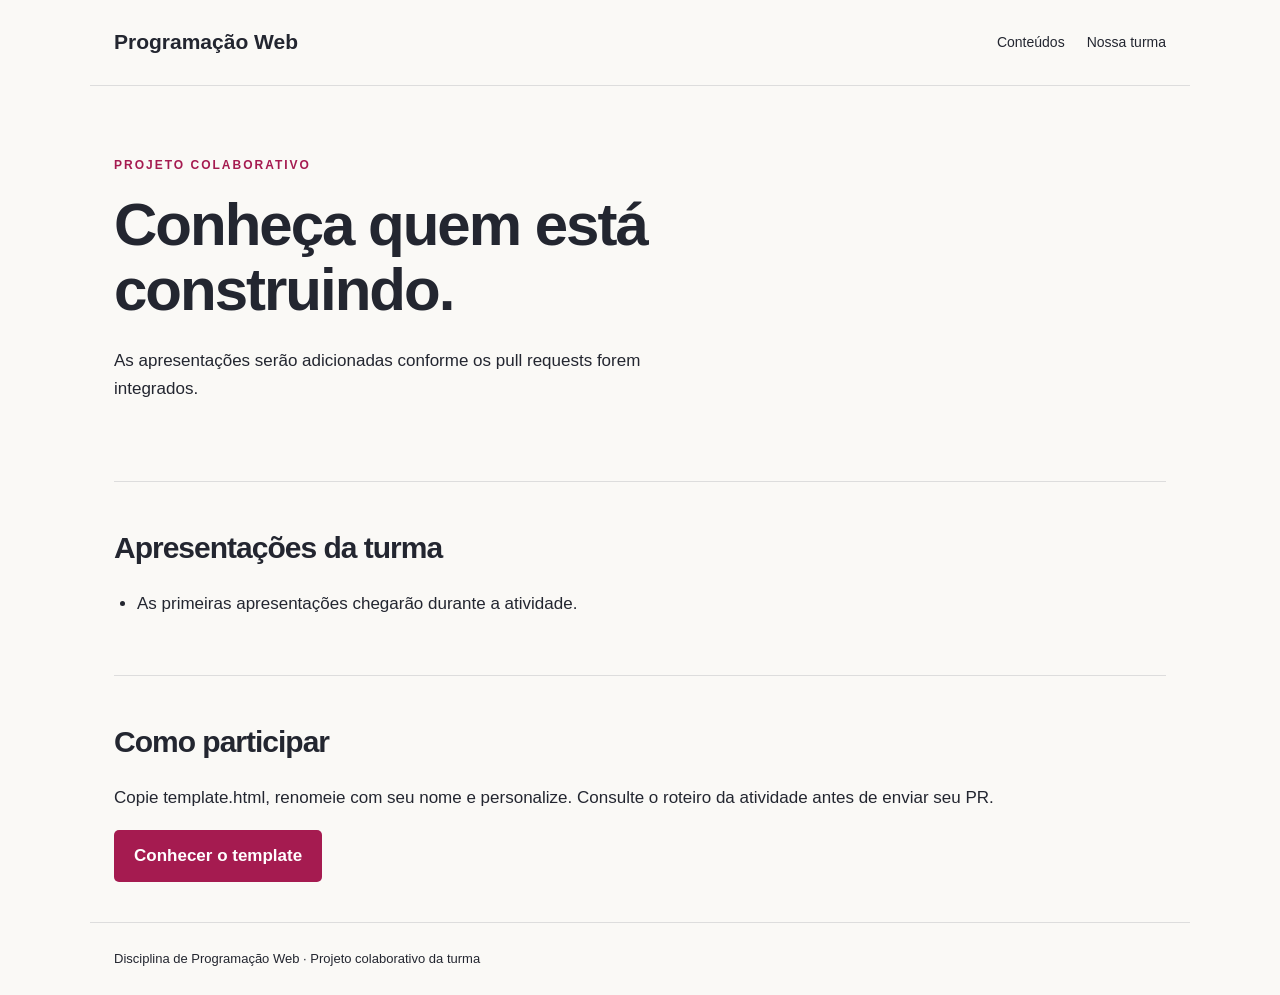
==== alunos/index.html @ 4bf777e4 "arquivos faltantes" ====
<!doctype html>
<html lang="pt-BR"><head><meta charset="UTF-8"><meta name="viewport" content="width=device-width, initial-scale=1"><meta name="description" content="Nossa turma — Programação Web"><title>Nossa turma | Programação Web</title><link rel="stylesheet" href="../style.css"></head><body>
<header><a class="brand" href="../index.html">Programação Web</a><nav aria-label="Navegação principal"><a href="../index.html#conteudos">Conteúdos</a><a href="../alunos/index.html">Nossa turma</a></nav></header>
<main>
<section class="hero"><div><p class="eyebrow">Projeto colaborativo</p><h1>Conheça quem está construindo.</h1><p>As apresentações serão adicionadas conforme os pull requests forem integrados.</p></div></section>
<section id="apresentacoes"><h2>Apresentações da turma</h2>
<!-- Professora: após integrar cada PR, adicione um li com link para o arquivo.
Exemplo: <li><a href="ana-silva.html">Ana Silva</a></li>
Use apenas nomes de arquivos que já existam. -->
<ul><li>As primeiras apresentações chegarão durante a atividade.</li></ul></section>
<section id="participar"><h2>Como participar</h2><p>Copie template.html, renomeie com seu nome e personalize. Consulte o roteiro da atividade antes de enviar seu PR.</p><a class="button" href="template.html">Conhecer o template</a></section>
</main><footer>Disciplina de Programação Web · Projeto colaborativo da turma</footer></body></html>
---- style.css ----
:root { --accent: #a51b50; --soft: #f9eaf0; --ink: #232630; --paper: #faf9f6; }
* { box-sizing: border-box; }
html { scroll-behavior: smooth; }
body { margin: 0; color: var(--ink); background: var(--paper); font: 17px/1.65 Arial, sans-serif; }
a { color: inherit; text-underline-offset: 4px; }
a:focus-visible, summary:focus-visible { outline: 3px solid var(--accent); outline-offset: 4px; }
header, main, footer { max-width: 1100px; margin: auto; padding: 0 24px; }
header { display: flex; justify-content: space-between; align-items: center; gap: 20px; padding-top: 25px; padding-bottom: 25px; border-bottom: 1px solid #ddd; }
.brand { font-weight: 800; text-decoration: none; font-size: 21px; }
.brand span { color: var(--accent); }
nav { display: flex; gap: 22px; flex-wrap: wrap; font-size: 14px; }
nav a { text-decoration: none; }
nav a:hover { text-decoration: underline; }
.hero { display: grid; grid-template-columns: 1.2fr 1fr; align-items: center; gap: 50px; padding: 60px 0; }
.eyebrow { color: var(--accent); font-size: 12px; letter-spacing: 2px; font-weight: 800; text-transform: uppercase; }
h1 { font-size: clamp(38px, 5vw, 60px); line-height: 1.08; letter-spacing: -2px; margin: 15px 0 24px; }
h2 { font-size: 30px; line-height: 1.2; letter-spacing: -1px; margin: 8px 0 24px; }
h3 { font-size: 19px; line-height: 1.3; margin: 8px 0; }
p { margin: 10px 0 18px; }
.button { display: inline-block; background: var(--accent); color: white; border-radius: 5px; padding: 12px 20px; font-weight: bold; text-decoration: none; }
.board { background: var(--ink); color: white; padding: 30px; border-radius: 10px; }
.board .eyebrow { color: #becbdf; }
.flow { display: flex; align-items: center; flex-wrap: wrap; gap: 10px; }
.node { padding: 8px 12px; border: 1px solid #8995a9; border-radius: 4px; }
section[id] { padding: 40px 0; border-top: 1px solid #ddd; scroll-margin-top: 20px; }
.grid { display: grid; grid-template-columns: repeat(3, 1fr); gap: 18px; }
.card { background: white; border: 1px solid #ddd; border-radius: 7px; padding: 22px; min-width: 0; }
.number { font: bold 13px monospace; color: var(--accent); }
.card p { font-size: 15px; margin-bottom: 0; }
.split { display: grid; grid-template-columns: 1fr 1fr; gap: 28px; }
.split > * { min-width: 0; }
.note { background: var(--soft); padding: 24px; border-radius: 7px; }
ul, ol { padding-left: 23px; }
li { margin: 9px 0; }
code { font-size: .88em; overflow-wrap: anywhere; }
pre { background: #232630; color: #f4f6fb; padding: 18px; border-radius: 6px; overflow-x: auto; font-size: 13px; line-height: 1.7; }
pre code { font-size: inherit; overflow-wrap: normal; }
details { border-bottom: 1px solid #ddd; padding: 16px 0; }
summary { cursor: pointer; font-weight: bold; }
footer { border-top: 1px solid #ddd; padding-top: 25px; padding-bottom: 25px; font-size: 13px; display: flex; justify-content: space-between; flex-wrap: wrap; gap: 16px; }
@media(max-width:700px) { header { align-items: flex-start; flex-direction: column; } .hero,.split,.grid { grid-template-columns: 1fr; } .hero { padding: 36px 0; gap: 25px; } h1 { letter-spacing: -1px; } }
@media(prefers-reduced-motion:reduce) { html { scroll-behavior: auto; } }
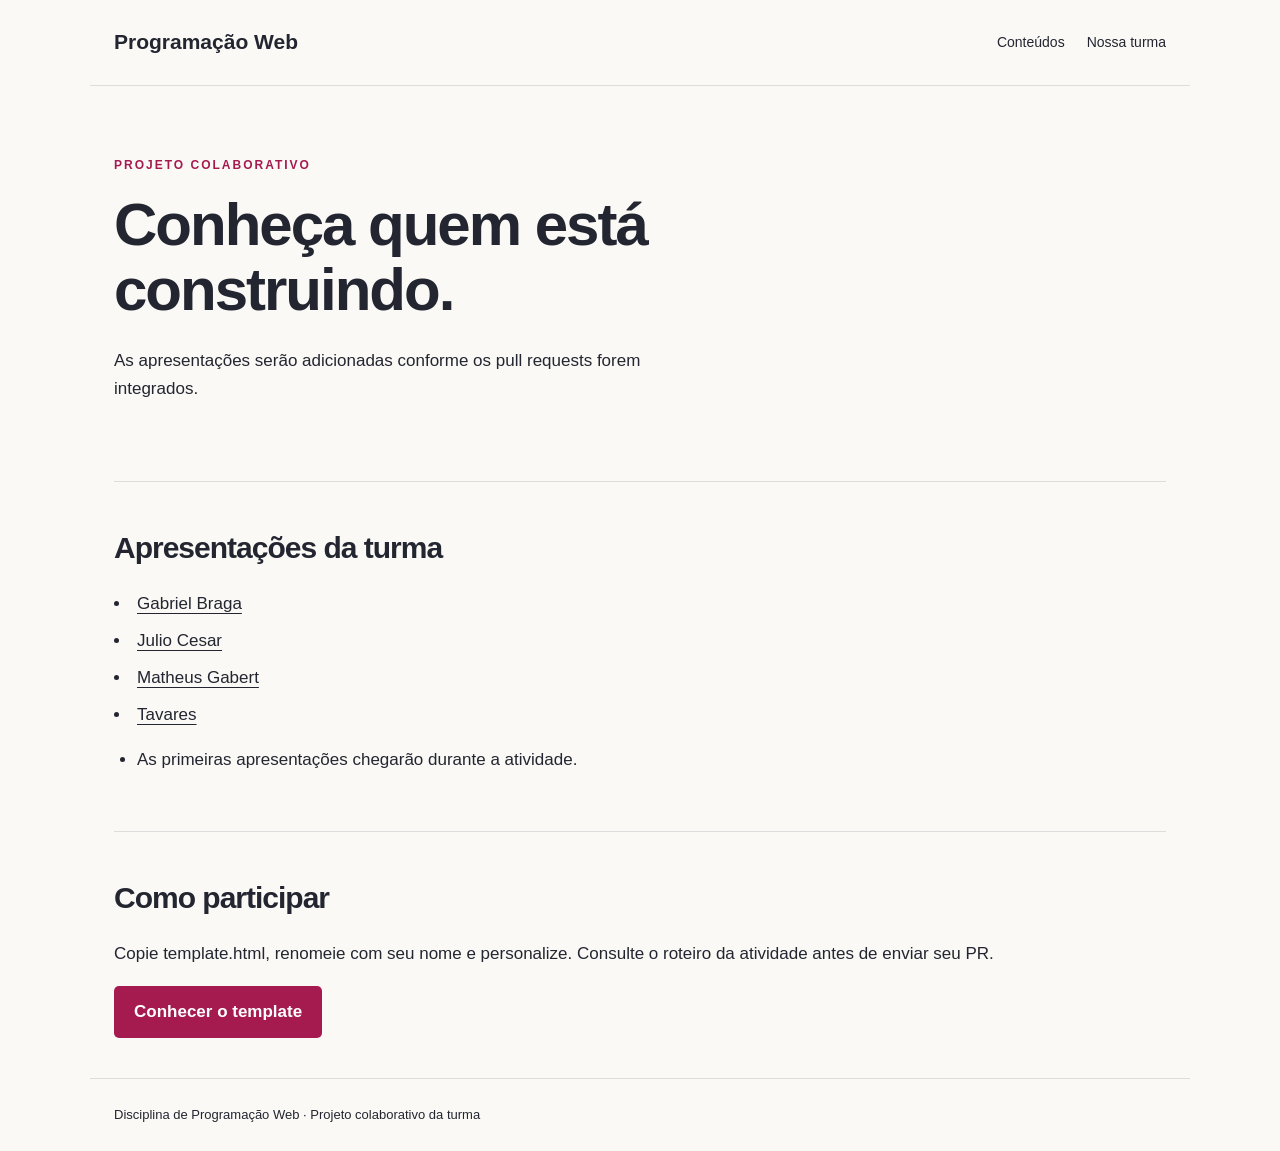
==== commit fbb11ddf: "Index Alunos" ====
--- a/alunos/index.html
+++ b/alunos/index.html
@@ -4,9 +4,12 @@
 <main>
 <section class="hero"><div><p class="eyebrow">Projeto colaborativo</p><h1>Conheça quem está construindo.</h1><p>As apresentações serão adicionadas conforme os pull requests forem integrados.</p></div></section>
 <section id="apresentacoes"><h2>Apresentações da turma</h2>
-<!-- Professora: após integrar cada PR, adicione um li com link para o arquivo.
-Exemplo: <li><a href="ana-silva.html">Ana Silva</a></li>
-Use apenas nomes de arquivos que já existam. -->
+
+<li><a href="gabriel-braga.html">Gabriel Braga</a></li>
+<li><a href="juliocesar.html">Julio Cesar</a></li>
+<li><a href="Matheus-Gabert.html">Matheus Gabert</a></li>
+<li><a href="tavares.html">Tavares</a></li>
+
 <ul><li>As primeiras apresentações chegarão durante a atividade.</li></ul></section>
 <section id="participar"><h2>Como participar</h2><p>Copie template.html, renomeie com seu nome e personalize. Consulte o roteiro da atividade antes de enviar seu PR.</p><a class="button" href="template.html">Conhecer o template</a></section>
 </main><footer>Disciplina de Programação Web · Projeto colaborativo da turma</footer></body></html>
